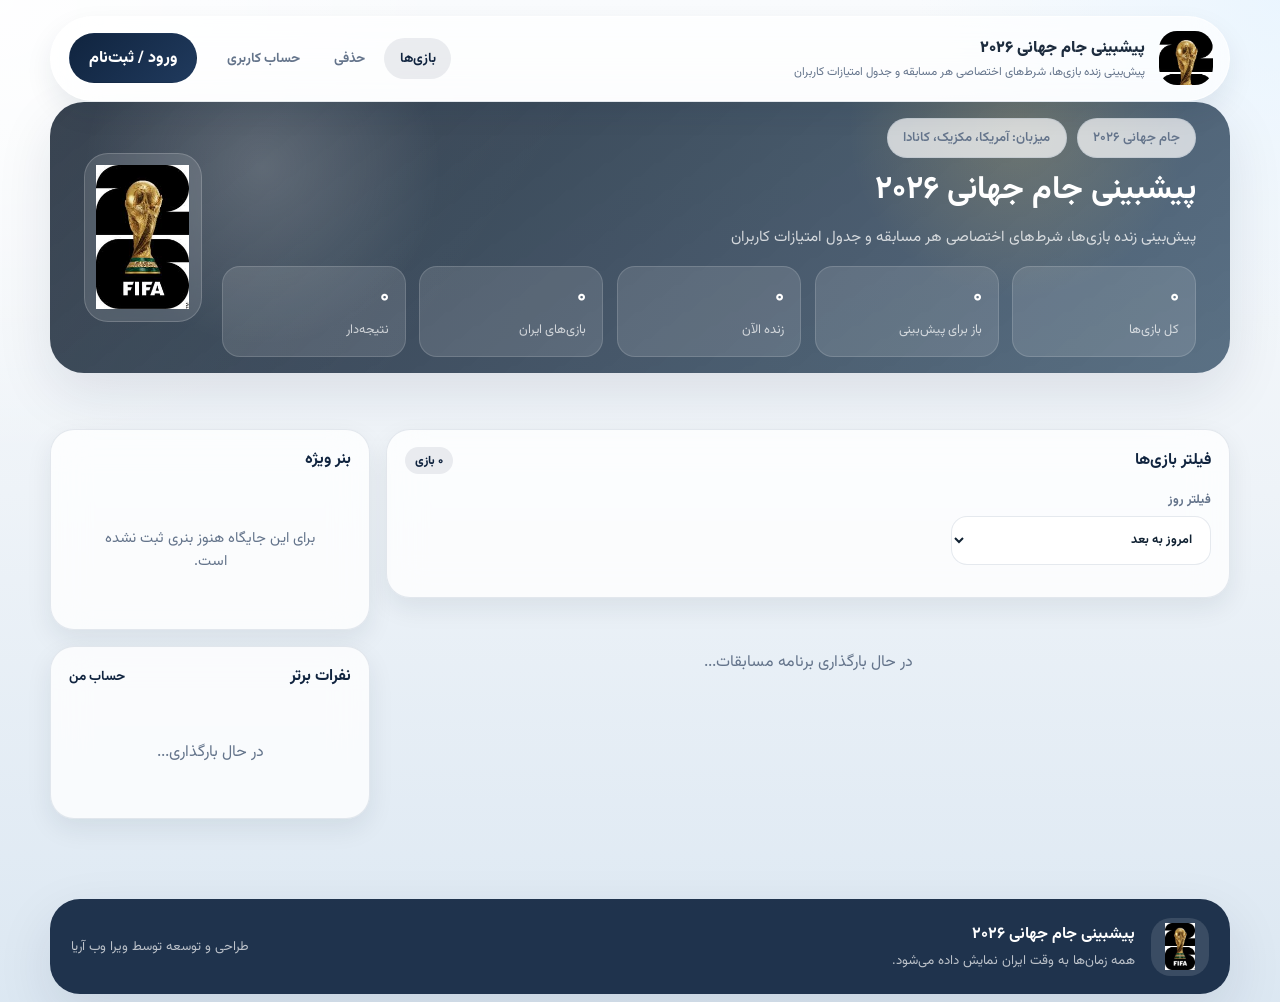
==== index.html @ e21b4ff8 "Initial commit: WorldCup 2026 prediction platform" ====
<!DOCTYPE html>
<html lang="fa" dir="rtl">
<head>
  <meta charset="UTF-8">
  <meta name="viewport" content="width=device-width, initial-scale=1.0">
  <title>پیشبینی جام جهانی ۲۰۲۶</title>
  <link rel="stylesheet" href="/assets/shared.css">
  <style>
    .home-filters,
    .home-date-group,
    .home-card,
    .home-promo,
    .home-leaderboard {
      padding: 1.1rem;
    }

    .home-layout {
      display: grid;
      grid-template-columns: minmax(0, 1fr) 320px;
      gap: 1rem;
      align-items: start;
    }

    .home-main {
      display: flex;
      flex-direction: column;
      gap: 1rem;
    }

    .home-filter-tools {
      display: grid;
      grid-template-columns: minmax(0, 260px);
      gap: 0.75rem;
      margin-bottom: 0.95rem;
      align-items: end;
    }

    .home-filter-tools label {
      display: flex;
      flex-direction: column;
      gap: 0.35rem;
      color: var(--wc-muted);
      font-size: 0.78rem;
      font-weight: 700;
    }

    .home-filter-tools input,
    .home-filter-tools select {
      width: 100%;
      border-radius: 16px;
      border: 1px solid rgba(145,164,184,0.24);
      background: rgba(255,255,255,0.9);
      padding: 0.78rem 0.9rem;
      color: var(--wc-text);
      outline: none;
    }

    .home-date-group {
      padding: 1.2rem;
    }

    .home-date-head {
      display: flex;
      align-items: center;
      justify-content: space-between;
      gap: 1rem;
      margin-bottom: 1rem;
      flex-wrap: wrap;
    }

    .home-date-head h3 {
      margin: 0;
      font-size: 1rem;
      color: var(--wc-navy);
    }

    .home-grid {
      display: grid;
      grid-template-columns: repeat(auto-fit, minmax(275px, 1fr));
      gap: 0.9rem;
    }

    .home-card {
      display: flex;
      flex-direction: column;
      gap: 0.95rem;
      border-radius: 22px;
      background: rgba(255,255,255,0.86);
      border: 1px solid rgba(145,164,184,0.18);
      box-shadow: 0 16px 34px rgba(16,36,63,0.08);
    }

    .home-card-top,
    .home-card-bottom,
    .home-team-row {
      display: grid;
    }

    .home-card-top {
      grid-template-columns: auto auto;
      justify-content: space-between;
      gap: 0.5rem;
    }

    .home-team-row {
      grid-template-columns: 1fr auto 1fr;
      align-items: center;
      gap: 0.75rem;
    }

    .home-team {
      display: flex;
      flex-direction: column;
      gap: 0.28rem;
      align-items: center;
      text-align: center;
    }

    .home-team strong {
      font-size: 1rem;
      color: var(--wc-navy);
    }

    .home-team span {
      font-size: 2rem;
      line-height: 1;
    }

    .home-vs {
      width: 54px;
      height: 54px;
      border-radius: 50%;
      background: rgba(16,36,63,0.06);
      display: grid;
      place-items: center;
      color: var(--wc-muted);
      font-weight: 900;
    }

    .home-card-bottom {
      gap: 0.45rem;
      color: var(--wc-muted);
      font-size: 0.82rem;
    }

    .home-card-bottom strong {
      color: var(--wc-navy);
      font-size: 0.98rem;
    }

    .home-card-actions {
      display: flex;
      align-items: center;
      justify-content: space-between;
      gap: 0.75rem;
      flex-wrap: wrap;
      margin-top: 0.25rem;
    }

    .home-link {
      display: inline-flex;
      align-items: center;
      gap: 0.45rem;
      color: var(--wc-navy);
      font-weight: 700;
      font-size: 0.84rem;
    }

    .home-promo-link,
    .home-ad-link {
      display: block;
      overflow: hidden;
      border-radius: 22px;
      background: rgba(255,255,255,0.62);
      border: 1px solid rgba(145,164,184,0.18);
    }

    .home-promo-link img,
    .home-ad-link img {
      display: block;
      width: 100%;
      object-fit: cover;
    }

    .home-promo-link img {
      aspect-ratio: 1 / 1;
    }

    .home-ad-link img {
      aspect-ratio: 1 / 1;
    }

    .leader-row {
      display: grid;
      grid-template-columns: 1fr auto;
      align-items: center;
      gap: 0.65rem;
      padding: 0.75rem 0;
      border-bottom: 1px solid rgba(145,164,184,0.16);
    }

    .leader-row:last-child {
      border-bottom: 0;
      padding-bottom: 0;
    }

    .leader-name {
      display: flex;
      align-items: center;
      gap: 0.45rem;
    }

    .leader-name strong {
      font-size: 0.92rem;
      color: var(--wc-navy);
    }

    .leader-points {
      color: var(--wc-gold);
      font-weight: 900;
    }

    .home-ad-stack {
      display: flex;
      flex-direction: column;
      gap: 1rem;
    }

    .home-countdown {
      color: var(--wc-gold);
      font-weight: 800;
      font-size: 0.8rem;
    }

    .home-hero {
      width: min(1180px, calc(100% - 1rem));
      padding: 1rem 1.1rem;
      min-height: var(--home-hero-height, 220px);
    }

    .home-hero .wc-page {
      padding: 0;
    }

    .home-hero .wc-page-hero-inner {
      gap: 1.25rem;
      align-items: stretch;
    }

    .home-hero .wc-page-hero-copy {
      display: flex;
      flex-direction: column;
      justify-content: center;
      gap: 0.9rem;
    }

    .home-hero .wc-page-hero-copy h1 {
      font-size: clamp(1.4rem, 2.6vw, 2rem);
    }

    .home-hero .wc-page-hero-copy p {
      margin: 0;
      max-width: 720px;
    }

    .home-hero .wc-hero-brand {
      width: clamp(88px, 12vw, 118px);
      border-radius: 24px;
      align-self: center;
    }

    .home-hero .wc-hero-stats {
      margin-top: 0;
    }

    .home-hero.with-banner {
      background:
        linear-gradient(135deg, rgba(16,25,38,0.72), rgba(21,36,56,0.58)),
        var(--home-hero-banner, linear-gradient(135deg, rgba(31,43,58,0.94), rgba(57,83,107,0.82)));
      background-size: cover;
      background-position: center;
    }

    .home-hero-banner-link {
      display: none;
      width: 100%;
      min-height: inherit;
    }

    .home-hero-banner-link img {
      display: block;
      width: 100%;
      height: 100%;
      object-fit: cover;
      border-radius: inherit;
    }

    .home-hero.pure-banner {
      padding: 0;
      min-height: auto;
      overflow: hidden;
    }

    .home-hero.pure-banner .wc-page-hero-inner {
      display: none;
    }

    .home-hero.pure-banner .home-hero-banner-link {
      display: block;
    }

    @media (max-width: 980px) {
      .home-layout { grid-template-columns: 1fr; }
    }

    @media (max-width: 680px) {
      .home-filters,
      .home-date-group,
      .home-card,
      .home-promo,
      .home-leaderboard {
        padding: 0.95rem;
      }

      .home-grid {
        grid-template-columns: 1fr;
      }

      .home-filter-tools {
        grid-template-columns: 1fr;
      }

      .home-team-row {
        grid-template-columns: 1fr;
      }

      .home-vs {
        margin: 0 auto;
      }

      .home-card-actions {
        flex-direction: column;
        align-items: stretch;
      }

      .home-card-actions .wc-button,
      .home-card-actions .wc-badge {
        width: 100%;
        justify-content: center;
      }

      .home-hero {
        width: min(100%, calc(100% - 1rem));
        padding: 0.9rem;
        min-height: var(--home-hero-height-mobile, 168px);
      }

      .home-hero .wc-chip-row {
        gap: 0.45rem;
      }

      .home-hero .wc-page-hero-copy h1 {
        font-size: 1.45rem;
        line-height: 1.25;
      }

      .home-hero .wc-page-hero-copy p {
        font-size: 0.84rem;
      }
    }
  </style>
</head>
<body>
  <header class="wc-page-hero home-hero" id="homeHero">
    <a class="home-hero-banner-link" id="heroBannerLink" href="#" target="_blank" rel="noopener" style="display:none">
      <img src="/assets/worldcup.jpeg" alt="بنر اصلی" id="heroBannerImage">
    </a>
    <div class="wc-page-hero-inner wc-page">
      <div class="wc-page-hero-copy">
        <div class="wc-chip-row">
          <span class="wc-chip">جام جهانی ۲۰۲۶</span>
          <span class="wc-chip">میزبان: آمریکا، مکزیک، کانادا</span>
        </div>
        <h1 id="heroTitle">برنامه و پیش‌بینی مسابقات</h1>
        <p id="heroTagline">در حال بارگذاری تنظیمات سایت...</p>
        <div class="wc-hero-stats" id="heroStats"></div>
      </div>
      <div class="wc-hero-brand">
        <img src="/assets/worldcup.jpeg" alt="جام جهانی ۲۰۲۶" id="heroLogo">
      </div>
    </div>
  </header>

  <main class="wc-page">
    <div class="home-layout">
      <section class="home-main">
        <div class="wc-glass-panel home-filters">
          <div class="wc-section-title">
            <h2>فیلتر بازی‌ها</h2>
            <span class="wc-badge info" id="matchesBadge">۰ بازی</span>
          </div>
          <div class="home-filter-tools">
            <label>فیلتر روز
              <select id="dayFilterSelect">
                <option value="todayplus">امروز به بعد</option>
              </select>
            </label>
          </div>
          <div class="wc-chip-row" id="filterRow"></div>
        </div>
        <div id="scheduleRoot" class="wc-loader">در حال بارگذاری برنامه مسابقات...</div>
      </section>

      <aside style="display:flex;flex-direction:column;gap:1rem">
        <div class="wc-glass-panel home-promo">
          <div class="wc-section-title">
            <h3>بنر ویژه</h3>
          </div>
          <div id="promoBannerRoot" class="wc-empty">برای این جایگاه هنوز بنری ثبت نشده است.</div>
        </div>

        <div class="wc-glass-panel home-leaderboard">
          <div class="wc-section-title">
            <h3>نفرات برتر</h3>
            <a class="home-link" href="/profile">حساب من</a>
          </div>
          <div id="leaderboardRoot" class="wc-loader">در حال بارگذاری...</div>
        </div>

        <div id="adBannersRoot" class="home-ad-stack"></div>
      </aside>
    </div>
  </main>

  <button class="wc-to-top" id="topBtn" type="button">↑</button>

  <script src="/assets/shared.js"></script>
  <script>
    WC.init({ activePage: 'home' });

    let matches = [];
    let leaderboard = [];
    let adBanners = [];
    let activeFilter = 'all';
    let settings = WC.getSettings();
    let dayFilter = 'todayplus';
    let isLoadingPage = false;
    let pageRefreshTimer = null;

    function toFaDigits(value) {
      return String(value).replace(/\d/g, function (digit) {
        return '۰۱۲۳۴۵۶۷۸۹'[digit];
      });
    }

    function parseTehranDate(value) {
      if (value && typeof value === 'object') return value;
      return new Date(String(value).replace(' ', 'T') + '+03:30');
    }

    function matchDate(match) {
      return parseTehranDate(match.match_datetime);
    }

    function formatDate(dateValue) {
      const date = parseTehranDate(dateValue);
      return date.toLocaleDateString('fa-IR', {
        timeZone: 'Asia/Tehran',
        weekday: 'long',
        month: 'long',
        day: 'numeric'
      });
    }

    function formatDateTime(dateValue) {
      const date = parseTehranDate(dateValue);
      return date.toLocaleString('fa-IR', {
        timeZone: 'Asia/Tehran',
        weekday: 'short',
        month: 'short',
        day: 'numeric',
        hour: '2-digit',
        minute: '2-digit'
      });
    }

    function dateKey(dateValue) {
      if (typeof dateValue === 'string' && /^\d{4}-\d{2}-\d{2}/.test(dateValue)) {
        return dateValue.slice(0, 10);
      }
      const parts = new Intl.DateTimeFormat('en', {
        timeZone: 'Asia/Tehran',
        year: 'numeric',
        month: '2-digit',
        day: '2-digit'
      }).formatToParts(parseTehranDate(dateValue));
      const map = {};
      parts.forEach(function (part) {
        map[part.type] = part.value;
      });
      return map.year + '-' + map.month + '-' + map.day;
    }

    function countdownText(match) {
      const diff = ((match.match_timestamp || 0) * 1000) - Date.now();
      if (diff <= 0 || match.status !== 'upcoming') return '';
      const totalMinutes = Math.floor(diff / 60000);
      const days = Math.floor(totalMinutes / 1440);
      const hours = Math.floor((totalMinutes % 1440) / 60);
      const minutes = totalMinutes % 60;
      if (days > 0) {
        return 'شروع تا ' + toFaDigits(days) + ' روز و ' + toFaDigits(hours) + ' ساعت دیگر';
      }
      if (hours > 0) {
        return 'شروع تا ' + toFaDigits(hours) + ' ساعت و ' + toFaDigits(minutes) + ' دقیقه دیگر';
      }
      return 'شروع تا ' + toFaDigits(Math.max(minutes, 0)) + ' دقیقه دیگر';
    }

    function relativeStatus(match) {
      const now = Date.now();
      const start = (match.match_timestamp || 0) * 1000;
      const diff = start - now;
      if (match.status === 'finished') {
        return { label: 'پایان یافته', badge: 'success' };
      }
      if (match.status === 'live') {
        return { label: match.live_minute ? ('زنده | ' + toFaDigits(match.live_minute) + ' دقیقه') : 'زنده', badge: 'warning' };
      }
      if (diff <= 0) {
        return { label: 'در حال برگزاری', badge: 'warning' };
      }
      if (!match.is_prediction_open && diff > (settings.prediction_window_hours || 48) * 3600000) {
        return { label: 'پیش‌بینی بعداً باز می‌شود', badge: 'info' };
      }
      if (!match.is_prediction_open) {
        return { label: 'پیش‌بینی بسته شده', badge: 'danger' };
      }
      return { label: 'پیش‌بینی باز است', badge: 'success' };
    }

    function buildHero() {
      settings = WC.getSettings();
      document.getElementById('heroTitle').textContent = settings.site_name || 'پیشبینی جام جهانی ۲۰۲۶';
      document.getElementById('heroTagline').textContent = settings.site_tagline || 'پیش‌بینی زنده بازی‌ها و امتیازدهی خودکار';
      document.getElementById('heroLogo').src = settings.logo_url || '/assets/worldcup.jpeg';
      const hero = document.getElementById('homeHero');
      const heroLink = document.getElementById('heroBannerLink');
      const heroImage = document.getElementById('heroBannerImage');
      hero.style.setProperty('--home-hero-height', (settings.hero_banner_height_desktop || 220) + 'px');
      hero.style.setProperty('--home-hero-height-mobile', (settings.hero_banner_height_mobile || 168) + 'px');
      if (settings.hero_banner_url) {
        hero.classList.add('with-banner');
        const banner = window.innerWidth <= 680 && settings.hero_banner_mobile_url ? settings.hero_banner_mobile_url : settings.hero_banner_url;
        hero.style.setProperty('--home-hero-banner', 'url("' + banner.replace(/"/g, '%22') + '")');
        heroImage.src = banner;
        heroLink.href = settings.hero_banner_link_url || banner;
        hero.classList.add('pure-banner');
        heroLink.style.display = 'block';
      } else {
        hero.classList.remove('with-banner');
        hero.classList.remove('pure-banner');
        hero.style.removeProperty('--home-hero-banner');
        heroLink.style.display = 'none';
      }

      const openMatches = matches.filter(function (match) { return match.is_prediction_open; }).length;
      const finished = matches.filter(function (match) { return match.status === 'finished'; }).length;
      const liveMatches = matches.filter(function (match) { return match.status === 'live'; }).length;
      const iranMatches = matches.filter(function (match) { return match.team1.indexOf('ایران') !== -1 || match.team2.indexOf('ایران') !== -1; }).length;

      document.getElementById('heroStats').innerHTML = [
        ['کل بازی‌ها', toFaDigits(matches.length)],
        ['باز برای پیش‌بینی', toFaDigits(openMatches)],
        ['زنده الآن', toFaDigits(liveMatches)],
        ['بازی‌های ایران', toFaDigits(iranMatches)],
        ['نتیجه‌دار', toFaDigits(finished)]
      ].map(function (item) {
        return '<div class="wc-hero-stat"><strong>' + item[1] + '</strong><span>' + item[0] + '</span></div>';
      }).join('');
    }

    function buildDateFilters() {
      const select = document.getElementById('dayFilterSelect');
      const days = Array.from(new Set(matches.map(function (match) { return dateKey(match.match_datetime); }))).sort();
      select.innerHTML = '<option value="todayplus">امروز به بعد</option><option value="">همه روزها</option>' + days.map(function (day) {
        const label = formatDate(day + ' 00:00:00');
        return '<option value="' + day + '"' + (dayFilter === day ? ' selected' : '') + '>' + label + '</option>';
      }).join('');
      select.value = dayFilter;
    }

    function renderPromoBanner() {
      const root = document.getElementById('promoBannerRoot');
      if (!settings.home_sidebar_banner_url) {
        root.className = 'wc-empty';
        root.textContent = 'برای این جایگاه هنوز بنری ثبت نشده است.';
        return;
      }
      root.className = '';
      root.innerHTML =
        '<a class="home-promo-link" href="' + (settings.home_sidebar_banner_link_url || settings.home_sidebar_banner_url) + '" target="_blank" rel="noopener">' +
          '<img src="' + settings.home_sidebar_banner_url + '" alt="بنر ویژه">' +
        '</a>';
    }

    function renderAdBanners() {
      const root = document.getElementById('adBannersRoot');
      if (!adBanners.length) {
        root.innerHTML = '';
        return;
      }
      root.innerHTML = adBanners.map(function (ad) {
        return (
          '<div class="wc-glass-panel home-promo home-ad-card">' +
            '<a class="home-ad-link" href="' + (ad.link_url || ad.image_url) + '" target="_blank" rel="noopener">' +
              '<img src="' + ad.image_url + '" alt="' + (ad.title || 'بنر تبلیغاتی').replace(/"/g, '&quot;') + '">' +
            '</a>' +
          '</div>'
        );
      }).join('');
    }

    function buildFilters() {
      const groups = Array.from(new Set(matches.map(function (match) { return match.group_name; }).filter(Boolean))).sort();
      const filters = [{ id: 'all', label: 'همه بازی‌ها' }, { id: 'iran', label: 'بازی‌های ایران' }]
        .concat(groups.map(function (group) {
          return { id: 'group:' + group, label: 'گروه ' + group };
        }));

      document.getElementById('matchesBadge').textContent = toFaDigits(matches.length) + ' بازی';
      document.getElementById('filterRow').innerHTML = filters.map(function (filter) {
        return '<button type="button" class="wc-chip ' + (filter.id === activeFilter ? 'active' : '') + '" data-filter="' + filter.id + '">' + filter.label + '</button>';
      }).join('');
      document.querySelectorAll('[data-filter]').forEach(function (button) {
        button.addEventListener('click', function () {
          activeFilter = this.getAttribute('data-filter');
          buildFilters();
          renderSchedule();
        });
      });
    }

    function filterMatches() {
      const todayKey = dateKey(new Date());
      return matches.filter(function (match) {
        const matchDay = dateKey(matchDate(match));
        if (activeFilter === 'iran' && match.team1.indexOf('ایران') === -1 && match.team2.indexOf('ایران') === -1) {
          return false;
        }
        if (activeFilter.indexOf('group:') === 0) {
          const group = activeFilter.split(':')[1];
          if (match.group_name !== group) return false;
        }
        if (dayFilter === 'todayplus' && matchDay < todayKey) {
          return false;
        }
        if (dayFilter && dayFilter !== 'todayplus' && matchDay !== dayFilter) {
          return false;
        }
        return true;
      });
    }

    function matchAction(match) {
      if (match.status === 'finished') {
        return '<span class="wc-badge success">نتیجه ثبت شده</span>';
      }
      if (match.status === 'live') {
        return '<span class="wc-badge warning">در حال برگزاری</span>';
      }
      if (match.is_prediction_open) {
        return '<a class="wc-button" href="/match?id=' + match.id + '&auth=1">پیش‌بینی بازی</a>';
      }
      const start = (match.match_timestamp || 0) * 1000;
      if (start > Date.now() + (settings.prediction_window_hours || 48) * 3600000) {
        return '<span class="wc-badge info">پیش‌بینی هنوز فعال نیست</span>';
      }
      return '<span class="wc-badge danger">پیش‌بینی بسته است</span>';
    }

    function renderSchedule() {
      const root = document.getElementById('scheduleRoot');
      const filtered = filterMatches();
      if (!filtered.length) {
        root.className = 'wc-glass-panel wc-empty';
        root.innerHTML = 'برای این فیلتر بازی‌ای پیدا نشد.';
        return;
      }

      const grouped = filtered.reduce(function (acc, match) {
        const key = dateKey(matchDate(match));
        if (!acc[key]) acc[key] = [];
        acc[key].push(match);
        return acc;
      }, {});

      root.className = '';
      root.innerHTML = Object.keys(grouped).sort().map(function (dateKey) {
        const dayMatches = grouped[dateKey];
        return (
          '<div class="wc-glass-panel home-date-group">' +
            '<div class="home-date-head">' +
              '<h3>' + formatDate(matchDate(dayMatches[0])) + '</h3>' +
              '<span class="wc-badge info">' + toFaDigits(dayMatches.length) + ' بازی</span>' +
            '</div>' +
            '<div class="home-grid">' +
              dayMatches.map(function (match) {
                const state = relativeStatus(match);
                const when = matchDate(match);
                const scoreLine = (match.status === 'finished' || match.status === 'live')
                  ? '<div class="wc-score-pill">' + toFaDigits(match.score_team1 != null ? match.score_team1 : 0) + ' - ' + toFaDigits(match.score_team2 != null ? match.score_team2 : 0) + '</div>'
                  : '<div class="home-vs">VS</div>';
                return (
                  '<article class="home-card">' +
                    '<div class="home-card-top">' +
                      '<span class="wc-badge info">' + (match.group_name ? 'گروه ' + match.group_name : 'مرحله ' + match.stage) + '</span>' +
                      '<span class="wc-badge ' + state.badge + '">' + state.label + '</span>' +
                    '</div>' +
                    '<div class="home-team-row">' +
                      '<div class="home-team"><span>' + (match.team1_flag || '🏳️') + '</span><strong>' + match.team1 + '</strong></div>' +
                      scoreLine +
                      '<div class="home-team"><span>' + (match.team2_flag || '🏳️') + '</span><strong>' + match.team2 + '</strong></div>' +
                    '</div>' +
                    '<div class="home-card-bottom">' +
                      '<strong>' + formatDateTime(when) + '</strong>' +
                      (countdownText(match) ? '<span class="home-countdown">' + countdownText(match) + '</span>' : '') +
                      '<span>محل برگزاری: ' + (match.venue || 'اعلام نشده') + '</span>' +
                      (match.status === 'live' ? '<span>وضعیت زنده: ' + (match.live_status_text || (match.live_minute ? toFaDigits(match.live_minute) + ' دقیقه' : 'در حال برگزاری')) + '</span>' : '') +
                      '<span>پیش‌بینی ثبت‌شده شما: ' + toFaDigits(match.user_predictions || 0) + '</span>' +
                    '</div>' +
                    '<div class="home-card-actions">' +
                      '<a class="home-link" href="/match?id=' + match.id + '">جزئیات بازی</a>' +
                      matchAction(match) +
                    '</div>' +
                  '</article>'
                );
              }).join('') +
            '</div>' +
          '</div>'
        );
      }).join('');
    }

    function renderLeaderboard() {
      const root = document.getElementById('leaderboardRoot');
      if (!leaderboard.length) {
        root.className = 'wc-empty';
        root.innerHTML = 'هنوز امتیازی ثبت نشده است.';
        return;
      }
      root.className = '';
      root.innerHTML = leaderboard.slice(0, 5).map(function (user) {
        return (
          '<div class="leader-row">' +
            '<div class="leader-name"><strong>' + (user.name || 'کاربر') + '</strong></div>' +
            '<div class="leader-points">' + toFaDigits(user.total_points || 0) + '</div>' +
          '</div>'
        );
      }).join('');
    }

    async function loadPage() {
      if (isLoadingPage) return;
      isLoadingPage = true;
      try {
        const [matchesRes, leaderboardRes, adsRes] = await Promise.all([
          WC.apiFetch('matches'),
          WC.apiFetch('leaderboard', { limit: 20 }),
          WC.apiFetch('ads', { placement: 'leaderboard_below' })
        ]);

        settings = WC.getSettings();
        matches = matchesRes.success ? (matchesRes.matches || []) : [];
        leaderboard = leaderboardRes.success ? (leaderboardRes.leaderboard || []) : [];
        adBanners = adsRes.success ? (adsRes.ads || []) : [];

        buildHero();
        buildDateFilters();
        buildFilters();
        renderPromoBanner();
        renderAdBanners();
        renderSchedule();
        renderLeaderboard();
      } finally {
        isLoadingPage = false;
      }
    }

    document.getElementById('dayFilterSelect').addEventListener('change', function () {
      dayFilter = this.value;
      renderSchedule();
    });
    window.addEventListener('resize', buildHero);

    window.addEventListener('scroll', function () {
      document.getElementById('topBtn').classList.toggle('show', window.scrollY > 500);
    });
    document.getElementById('topBtn').addEventListener('click', function () {
      window.scrollTo({ top: 0, behavior: 'smooth' });
    });

    document.addEventListener('visibilitychange', function () {
      if (!document.hidden) loadPage();
    });

    WC.refreshSettings().then(function () {
      loadPage();
      pageRefreshTimer = window.setInterval(function () {
        if (!document.hidden) loadPage();
      }, 60000);
    });
  </script>
</body>
</html>
---- assets/shared.css ----
@import url('https://fonts.googleapis.com/css2?family=Vazirmatn:wght@300;400;500;600;700;800;900&display=swap');

:root {
  --wc-bg: #eef3f8;
  --wc-bg-deep: #dbe7f2;
  --wc-surface: rgba(255, 255, 255, 0.78);
  --wc-surface-strong: rgba(255, 255, 255, 0.92);
  --wc-border: rgba(145, 164, 184, 0.24);
  --wc-shadow: 0 20px 55px rgba(15, 32, 55, 0.10);
  --wc-shadow-sm: 0 10px 26px rgba(15, 32, 55, 0.08);
  --wc-navy: #10243f;
  --wc-navy-soft: #203a5d;
  --wc-gold: #b68824;
  --wc-green: #0b8c53;
  --wc-red: #d64545;
  --wc-muted: #64748b;
  --wc-text: #102132;
  --wc-radius: 24px;
  --wc-radius-sm: 16px;
  --wc-blur: blur(18px);
  --wc-nav-h: 82px;
}

* { box-sizing: border-box; }
html { scroll-behavior: smooth; }
body {
  margin: 0;
  direction: rtl;
  font-family: 'Vazirmatn', Tahoma, sans-serif;
  color: var(--wc-text);
  background:
    radial-gradient(circle at top left, rgba(255,255,255,0.9), transparent 28%),
    radial-gradient(circle at top right, rgba(231,244,255,0.8), transparent 22%),
    linear-gradient(180deg, #f9fbfd 0%, var(--wc-bg) 48%, var(--wc-bg-deep) 100%);
  min-height: 100vh;
}
body.wc-modal-open { overflow: hidden; }
a { color: inherit; text-decoration: none; }
button, input, select, textarea { font: inherit; }

.wc-page {
  width: min(1180px, calc(100% - 2rem));
  margin: 0 auto;
  padding: 2rem 0 4rem;
}

.wc-page-hero {
  margin: calc(var(--wc-nav-h) + 1.25rem) auto 1.5rem;
  padding: 1.4rem;
  border-radius: 34px;
  background:
    linear-gradient(135deg, rgba(31,43,58,0.94), rgba(57,83,107,0.82)),
    linear-gradient(180deg, rgba(255,255,255,0.08), rgba(255,255,255,0));
  box-shadow: var(--wc-shadow);
  overflow: hidden;
  position: relative;
}

.wc-page-hero::before {
  content: '';
  position: absolute;
  inset: 0;
  background:
    radial-gradient(circle at 18% 24%, rgba(255,255,255,0.18), transparent 18%),
    radial-gradient(circle at 82% 10%, rgba(255,214,102,0.18), transparent 17%),
    linear-gradient(125deg, rgba(255,255,255,0.06), transparent 40%);
  pointer-events: none;
}

.wc-page-hero-inner {
  position: relative;
  display: grid;
  grid-template-columns: minmax(0, 1fr) auto;
  gap: 1rem;
  align-items: center;
}

.wc-page-hero-copy h1,
.wc-page-hero-copy h2 {
  margin: 0;
  color: #fff;
  font-size: clamp(1.6rem, 3vw, 2.5rem);
  line-height: 1.15;
}

.wc-page-hero-copy p {
  margin: 0.7rem 0 0;
  color: rgba(255,255,255,0.76);
  line-height: 1.9;
  font-size: 0.95rem;
}

.wc-hero-brand {
  width: clamp(100px, 18vw, 170px);
  aspect-ratio: 1 / 1;
  border-radius: 28px;
  background: rgba(255,255,255,0.12);
  border: 1px solid rgba(255,255,255,0.18);
  backdrop-filter: blur(10px);
  display: grid;
  place-items: center;
  padding: 0.7rem;
}

.wc-hero-brand img {
  width: 100%;
  height: 100%;
  object-fit: contain;
}

.wc-hero-stats {
  margin-top: 1.2rem;
  display: grid;
  grid-template-columns: repeat(auto-fit, minmax(120px, 1fr));
  gap: 0.85rem;
}

.wc-hero-stat {
  padding: 0.85rem 1rem;
  border-radius: 18px;
  background: rgba(255,255,255,0.12);
  border: 1px solid rgba(255,255,255,0.15);
}

.wc-hero-stat strong {
  display: block;
  color: #fff;
  font-size: 1.3rem;
  margin-bottom: 0.25rem;
}

.wc-hero-stat span {
  color: rgba(255,255,255,0.72);
  font-size: 0.8rem;
}

.wc-glass-panel,
.glass-card {
  background: var(--wc-surface);
  border: 1px solid var(--wc-border);
  backdrop-filter: var(--wc-blur);
  -webkit-backdrop-filter: var(--wc-blur);
  box-shadow: var(--wc-shadow-sm);
  border-radius: var(--wc-radius);
}

.wc-section-title {
  display: flex;
  align-items: center;
  justify-content: space-between;
  gap: 1rem;
  margin-bottom: 1rem;
}

.wc-section-title h2,
.wc-section-title h3 {
  margin: 0;
  font-size: 1rem;
  color: var(--wc-navy);
}

.wc-chip-row {
  display: flex;
  flex-wrap: wrap;
  gap: 0.65rem;
}

.wc-chip {
  display: inline-flex;
  align-items: center;
  gap: 0.45rem;
  padding: 0.55rem 0.95rem;
  border-radius: 999px;
  border: 1px solid var(--wc-border);
  background: rgba(255,255,255,0.72);
  font-size: 0.82rem;
  font-weight: 600;
  color: var(--wc-muted);
}

.wc-chip.active,
.wc-chip:hover {
  color: var(--wc-navy);
  border-color: rgba(16,36,63,0.18);
  background: rgba(255,255,255,0.96);
}

.wc-button,
.wc-btn-login,
.wc-btn-ghost {
  display: inline-flex;
  align-items: center;
  justify-content: center;
  gap: 0.5rem;
  border-radius: 999px;
  border: 1px solid transparent;
  cursor: pointer;
  transition: all 0.2s ease;
}

.wc-button {
  padding: 0.72rem 1.15rem;
  background: linear-gradient(135deg, var(--wc-navy), var(--wc-navy-soft));
  color: #fff;
  font-weight: 700;
}

.wc-button.secondary {
  background: rgba(255,255,255,0.8);
  color: var(--wc-navy);
  border-color: var(--wc-border);
}

.wc-button.ghost {
  background: transparent;
  border-color: rgba(255,255,255,0.2);
  color: #fff;
}

.wc-button:disabled {
  opacity: 0.6;
  cursor: not-allowed;
}

.wc-button:hover:not(:disabled),
.wc-btn-login:hover,
.wc-btn-ghost:hover {
  transform: translateY(-1px);
}

.wc-empty {
  padding: 2.4rem 1.4rem;
  text-align: center;
  color: var(--wc-muted);
  font-size: 0.92rem;
}

.wc-loader {
  padding: 2.2rem;
  text-align: center;
  color: var(--wc-muted);
}

.wc-form-grid {
  display: grid;
  grid-template-columns: repeat(2, minmax(0, 1fr));
  gap: 1rem;
}

.wc-field,
.wc-form-field {
  display: flex;
  flex-direction: column;
  gap: 0.42rem;
}

.wc-field span,
.wc-form-field label {
  font-size: 0.8rem;
  color: var(--wc-muted);
  font-weight: 700;
}

.wc-field input,
.wc-form-field input,
.wc-form-field select,
.wc-form-field textarea {
  width: 100%;
  border-radius: 16px;
  border: 1px solid rgba(145, 164, 184, 0.3);
  background: rgba(255,255,255,0.9);
  padding: 0.85rem 1rem;
  color: var(--wc-text);
  outline: none;
  transition: border-color 0.2s ease, box-shadow 0.2s ease;
}

.wc-field input:focus,
.wc-form-field input:focus,
.wc-form-field select:focus,
.wc-form-field textarea:focus {
  border-color: rgba(16, 36, 63, 0.35);
  box-shadow: 0 0 0 4px rgba(16, 36, 63, 0.06);
}

.wc-badge {
  display: inline-flex;
  align-items: center;
  gap: 0.3rem;
  padding: 0.28rem 0.65rem;
  border-radius: 999px;
  font-size: 0.74rem;
  font-weight: 800;
}

.wc-badge.success { background: rgba(11, 140, 83, 0.12); color: var(--wc-green); }
.wc-badge.warning { background: rgba(182, 136, 36, 0.14); color: var(--wc-gold); }
.wc-badge.danger { background: rgba(214, 69, 69, 0.12); color: var(--wc-red); }
.wc-badge.info { background: rgba(16, 36, 63, 0.08); color: var(--wc-navy); }

.wc-score-pill {
  display: inline-flex;
  align-items: center;
  justify-content: center;
  gap: 0.5rem;
  min-width: 92px;
  padding: 0.7rem 1rem;
  border-radius: 999px;
  background: rgba(16,36,63,0.08);
  color: var(--wc-navy);
  font-weight: 800;
}

.wc-nav {
  position: fixed;
  top: 0;
  right: 0;
  left: 0;
  z-index: 1000;
  padding: 1rem;
}

.wc-nav-inner {
  width: min(1180px, calc(100% - 2rem));
  margin: 0 auto;
  min-height: var(--wc-nav-h);
  padding: 0.9rem 1rem 0.9rem 1.15rem;
  border-radius: 999px;
  background: rgba(255,255,255,0.68);
  border: 1px solid rgba(255,255,255,0.65);
  backdrop-filter: blur(22px);
  -webkit-backdrop-filter: blur(22px);
  box-shadow: 0 12px 28px rgba(16,36,63,0.08);
  display: flex;
  align-items: center;
  gap: 1rem;
  justify-content: space-between;
}

.wc-nav-brand {
  display: flex;
  align-items: center;
  gap: 0.85rem;
  min-width: 0;
}

.wc-brand-mark {
  width: 54px;
  height: 54px;
  border-radius: 18px;
  overflow: hidden;
  background: rgba(255,255,255,0.88);
  display: grid;
  place-items: center;
  box-shadow: inset 0 0 0 1px rgba(16,36,63,0.06);
}

.wc-nav-logo,
.wc-modal-logo,
.wc-footer-logo {
  width: 100%;
  height: 100%;
  object-fit: contain;
}

.wc-brand-copy {
  display: flex;
  flex-direction: column;
  min-width: 0;
}

.wc-brand-copy strong {
  color: #1d2c3e;
  font-size: 1rem;
  font-weight: 900;
}

.wc-brand-copy small {
  color: var(--wc-muted);
  font-size: 0.73rem;
  margin-top: 0.15rem;
  white-space: nowrap;
  overflow: hidden;
  text-overflow: ellipsis;
}

.wc-nav-panel {
  display: flex;
  align-items: center;
  gap: 0.9rem;
  min-width: 0;
}

.wc-nav-links {
  display: flex;
  align-items: center;
  gap: 0.25rem;
  list-style: none;
  margin: 0;
  padding: 0;
}

.wc-nav-links a {
  display: inline-flex;
  align-items: center;
  justify-content: center;
  padding: 0.62rem 0.95rem;
  border-radius: 999px;
  color: var(--wc-muted);
  font-size: 0.84rem;
  font-weight: 700;
}

.wc-nav-links a.active,
.wc-nav-links a:hover {
  color: var(--wc-navy);
  background: rgba(16,36,63,0.08);
}

.wc-nav-auth {
  display: flex;
  align-items: center;
  gap: 0.55rem;
}

.wc-btn-login {
  padding: 0.72rem 1.15rem;
  background: linear-gradient(135deg, var(--wc-navy), var(--wc-navy-soft));
  color: #fff;
  font-weight: 800;
}

.wc-btn-ghost {
  padding: 0.68rem 0.95rem;
  border-color: rgba(16,36,63,0.12);
  background: rgba(255,255,255,0.78);
  color: var(--wc-muted);
  font-weight: 700;
}

.wc-user-chip {
  display: inline-flex;
  align-items: center;
  gap: 0.55rem;
  padding: 0.45rem 0.65rem 0.45rem 0.45rem;
  border-radius: 999px;
  background: rgba(255,255,255,0.88);
  border: 1px solid rgba(16,36,63,0.08);
  color: var(--wc-navy);
  font-size: 0.82rem;
  font-weight: 800;
}

.wc-user-chip-admin {
  background: rgba(182,136,36,0.14);
  color: #8a6514;
}

.wc-user-avatar {
  width: 30px;
  height: 30px;
  border-radius: 50%;
  background: rgba(16,36,63,0.08);
  display: grid;
  place-items: center;
  font-size: 0.82rem;
}

.wc-nav-toggle {
  display: none;
  width: 46px;
  height: 46px;
  border-radius: 50%;
  border: 1px solid rgba(16,36,63,0.08);
  background: rgba(255,255,255,0.84);
  color: var(--wc-navy);
  font-size: 1.15rem;
}

.wc-footer {
  padding: 0 1rem 2rem;
}

.wc-footer-inner {
  width: min(1180px, calc(100% - 2rem));
  margin: 0 auto;
  padding: 1.15rem 1.3rem;
  border-radius: 30px;
  background: rgba(16,36,63,0.92);
  color: rgba(255,255,255,0.84);
  box-shadow: var(--wc-shadow);
  display: flex;
  align-items: center;
  justify-content: space-between;
  gap: 1rem;
}

.wc-footer-brand {
  display: flex;
  align-items: center;
  gap: 1rem;
}

.wc-footer-mark {
  width: 58px;
  height: 58px;
  border-radius: 20px;
  overflow: hidden;
  background: rgba(255,255,255,0.12);
  padding: 0.35rem;
}

.wc-footer-brand strong {
  display: block;
  margin-bottom: 0.2rem;
  color: #fff;
}

.wc-footer-brand p,
.wc-footer-meta {
  margin: 0;
  color: rgba(255,255,255,0.7);
  font-size: 0.82rem;
}

.wc-overlay {
  position: fixed;
  inset: 0;
  z-index: 1300;
  display: flex;
  align-items: center;
  justify-content: center;
  padding: 1rem;
  opacity: 0;
  pointer-events: none;
  background: rgba(16,36,63,0.45);
  backdrop-filter: blur(8px);
  transition: opacity 0.2s ease;
}

.wc-overlay.show {
  opacity: 1;
  pointer-events: auto;
}

.wc-modal-box {
  position: relative;
  width: min(440px, 100%);
  padding: 1.4rem;
  border-radius: 30px;
  background: rgba(255,255,255,0.94);
  border: 1px solid rgba(255,255,255,0.82);
  box-shadow: 0 28px 60px rgba(16,36,63,0.18);
  transform: translateY(14px) scale(0.98);
  transition: transform 0.22s ease;
}

.wc-overlay.show .wc-modal-box {
  transform: translateY(0) scale(1);
}

.wc-modal-close {
  position: absolute;
  top: 0.9rem;
  left: 0.9rem;
  width: 38px;
  height: 38px;
  border-radius: 50%;
  border: 1px solid rgba(16,36,63,0.1);
  background: rgba(248,250,252,0.95);
  color: var(--wc-muted);
  font-size: 1.2rem;
  cursor: pointer;
}

.wc-modal-head {
  text-align: center;
  padding: 0.25rem 1rem 0.9rem;
}

.wc-modal-brand {
  width: 88px;
  height: 88px;
  margin: 0 auto 0.85rem;
  padding: 0.8rem;
  border-radius: 28px;
  background: linear-gradient(135deg, rgba(255,255,255,0.88), rgba(236,242,248,0.92));
  box-shadow: inset 0 0 0 1px rgba(16,36,63,0.06);
}

.wc-modal-head h3 {
  margin: 0;
  color: var(--wc-navy);
  font-size: 1.15rem;
}

.wc-modal-head p {
  margin: 0.45rem 0 0;
  color: var(--wc-muted);
  font-size: 0.84rem;
  line-height: 1.8;
}

.wc-modal-body {
  display: flex;
  flex-direction: column;
  gap: 0.8rem;
}

.wc-modal-err {
  display: none;
  padding: 0.8rem 0.95rem;
  border-radius: 16px;
  color: #8e1f1f;
  background: rgba(214,69,69,0.12);
  border: 1px solid rgba(214,69,69,0.18);
  font-size: 0.82rem;
  font-weight: 700;
}

.wc-name-field,
.wc-pass-field {
  display: none;
}

#wcNameField,
#wcPassField {
  display: none;
}

#wcNameField.visible,
#wcPassField.visible {
  display: flex;
}

.wc-admin-toggle {
  display: block;
  padding: 0.75rem 0.9rem;
  border-radius: 16px;
  background: rgba(16,36,63,0.05);
  border: 1px solid rgba(145,164,184,0.18);
  color: var(--wc-navy-soft);
  font-size: 0.82rem;
  font-weight: 700;
  line-height: 1.8;
}

.wc-modal-btn {
  width: 100%;
  padding: 0.92rem 1rem;
  border: none;
  border-radius: 18px;
  background: linear-gradient(135deg, var(--wc-navy), var(--wc-navy-soft));
  color: #fff;
  font-weight: 800;
  cursor: pointer;
}

.wc-toast-wrap {
  position: fixed;
  bottom: 1.2rem;
  left: 50%;
  transform: translateX(-50%);
  z-index: 1500;
  display: flex;
  flex-direction: column;
  gap: 0.55rem;
  align-items: center;
  pointer-events: none;
}

.wc-toast {
  padding: 0.7rem 1rem;
  border-radius: 16px;
  box-shadow: 0 18px 32px rgba(16,36,63,0.16);
  color: #fff;
  font-size: 0.84rem;
  font-weight: 700;
  animation: wcToastUp 0.2s ease;
}

.wc-toast.ok { background: var(--wc-green); }
.wc-toast.err { background: var(--wc-red); }
.wc-toast.info { background: var(--wc-navy); }

.wc-to-top {
  position: fixed;
  left: 1.2rem;
  bottom: 1.2rem;
  width: 46px;
  height: 46px;
  border: 0;
  border-radius: 50%;
  display: none;
  align-items: center;
  justify-content: center;
  background: linear-gradient(135deg, var(--wc-navy), var(--wc-navy-soft));
  color: #fff;
  box-shadow: 0 16px 28px rgba(16,36,63,0.16);
  cursor: pointer;
}

.wc-to-top.show { display: flex; }

@keyframes wcToastUp {
  from { opacity: 0; transform: translateY(8px); }
  to { opacity: 1; transform: translateY(0); }
}

@media (max-width: 900px) {
  .wc-page-hero-inner { grid-template-columns: 1fr; }
  .wc-hero-brand { order: -1; }
  .wc-footer-inner { flex-direction: column; align-items: flex-start; }
}

@media (max-width: 760px) {
  :root { --wc-nav-h: 70px; }
  .wc-page { width: min(100%, calc(100% - 1rem)); }
  .wc-page-hero { border-radius: 28px; margin-top: calc(var(--wc-nav-h) + 0.8rem); }
  .wc-form-grid { grid-template-columns: 1fr; }
  .wc-nav {
    padding: 0.45rem;
  }
  .wc-nav-inner {
    width: min(100%, calc(100% - 1rem));
    min-height: var(--wc-nav-h);
    padding: 0.55rem 0.7rem;
    border-radius: 24px;
    flex-wrap: nowrap;
    gap: 0.5rem;
  }
  .wc-brand-mark {
    width: 38px;
    height: 38px;
    border-radius: 12px;
  }
  .wc-brand-copy { display: none; }
  .wc-brand-copy small {
    display: none;
  }
  .wc-nav-toggle { display: none; }
  .wc-nav-panel {
    display: flex;
    flex: 1;
    min-width: 0;
    align-items: center;
    justify-content: flex-end;
    padding-top: 0;
    gap: 0.35rem;
    overflow: hidden;
  }
  .wc-nav.open .wc-nav-panel { display: flex; }
  .wc-nav-links {
    flex: 1;
    flex-direction: row;
    align-items: center;
    gap: 0.12rem;
    overflow-x: auto;
    scrollbar-width: none;
  }
  .wc-nav-links::-webkit-scrollbar { display: none; }
  .wc-nav-links a {
    justify-content: center;
    white-space: nowrap;
    padding: 0.42rem 0.58rem;
    font-size: 0.72rem;
  }
  .wc-nav-auth {
    flex-wrap: nowrap;
    justify-content: flex-end;
    flex-shrink: 0;
    gap: 0.3rem;
  }
  .wc-nav-auth > * {
    width: auto;
    justify-content: center;
  }
  .wc-user-chip {
    width: auto;
    justify-content: center;
    min-width: 38px;
    padding: 0.34rem;
    font-size: 0.74rem;
    gap: 0;
  }
  .wc-user-chip span:last-child {
    display: none;
  }
  .wc-user-avatar {
    width: 26px;
    height: 26px;
    font-size: 0.74rem;
  }
  .wc-btn-ghost,
  .wc-btn-login {
    width: auto;
    padding: 0.5rem 0.72rem;
    font-size: 0.72rem;
  }
  .wc-page-hero-copy p {
    font-size: 0.88rem;
    line-height: 1.85;
  }
  .wc-hero-stats {
    grid-template-columns: repeat(2, minmax(0, 1fr));
  }
  .wc-footer {
    padding: 0 0.5rem 1.2rem;
  }
  .wc-footer-inner {
    width: min(100%, calc(100% - 1rem));
    padding: 1rem;
    border-radius: 24px;
  }
  .wc-footer-brand {
    width: 100%;
    align-items: center;
  }
}
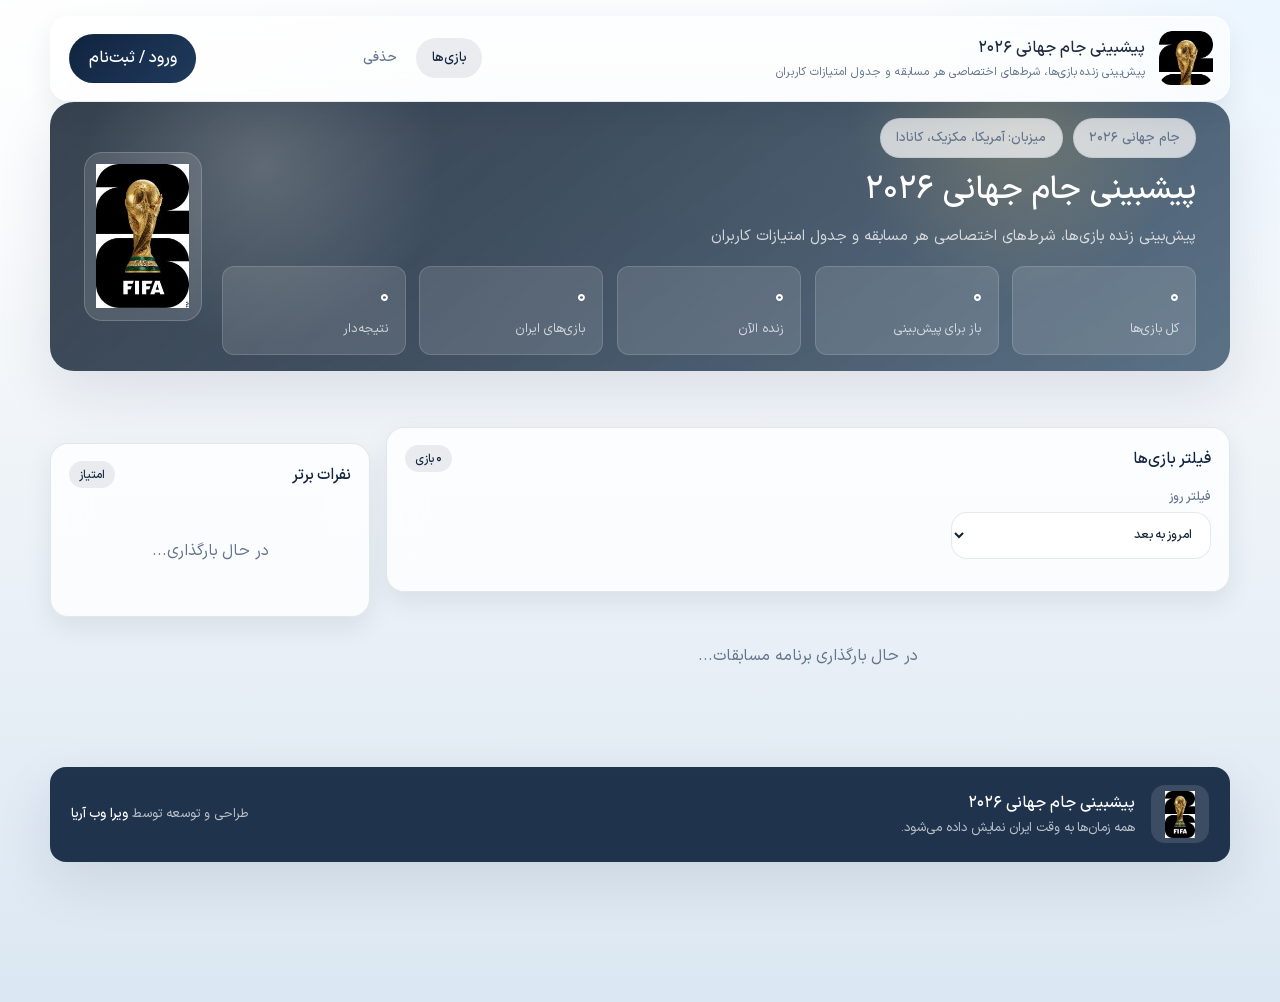
==== commit 841c97ad: "Polish UI, branding, and rewards flow" ====
--- a/index.html
+++ b/index.html
@@ -4,6 +4,9 @@
   <meta charset="UTF-8">
   <meta name="viewport" content="width=device-width, initial-scale=1.0">
   <title>پیشبینی جام جهانی ۲۰۲۶</title>
+  <meta name="description" content="پیشبینی جام جهانی ۲۰۲۶ با جوایز، جدول امتیازات و پیش‌بینی زنده بازی‌ها.">
+  <link rel="icon" href="/favicon.php">
+  <link rel="canonical" href="/">
   <link rel="stylesheet" href="/assets/shared.css">
   <style>
     .home-filters,
@@ -84,7 +87,7 @@
       display: flex;
       flex-direction: column;
       gap: 0.95rem;
-      border-radius: 22px;
+      border-radius: 16px;
       background: rgba(255,255,255,0.86);
       border: 1px solid rgba(145,164,184,0.18);
       box-shadow: 0 16px 34px rgba(16,36,63,0.08);
@@ -166,13 +169,12 @@
       font-size: 0.84rem;
     }
 
+    .home-promo-slot,
     .home-promo-link,
     .home-ad-link {
       display: block;
       overflow: hidden;
-      border-radius: 22px;
-      background: rgba(255,255,255,0.62);
-      border: 1px solid rgba(145,164,184,0.18);
+      border-radius: 16px;
     }
 
     .home-promo-link img,
@@ -207,12 +209,27 @@
     .leader-name {
       display: flex;
       align-items: center;
-      gap: 0.45rem;
+      justify-content: space-between;
+      gap: 0.7rem;
     }
 
     .leader-name strong {
       font-size: 0.92rem;
       color: var(--wc-navy);
+    }
+
+    .leader-rank {
+      display: inline-flex;
+      align-items: center;
+      justify-content: center;
+      min-width: 58px;
+      padding: 0.36rem 0.58rem;
+      border-radius: 10px;
+      background: rgba(16,36,63,0.06);
+      color: var(--wc-muted);
+      font-size: 0.74rem;
+      font-weight: 900;
+      white-space: nowrap;
     }
 
     .leader-points {
@@ -265,7 +282,7 @@
 
     .home-hero .wc-hero-brand {
       width: clamp(88px, 12vw, 118px);
-      border-radius: 24px;
+      border-radius: 18px;
       align-self: center;
     }
 
@@ -412,17 +429,12 @@
       </section>
 
       <aside style="display:flex;flex-direction:column;gap:1rem">
-        <div class="wc-glass-panel home-promo">
-          <div class="wc-section-title">
-            <h3>بنر ویژه</h3>
-          </div>
-          <div id="promoBannerRoot" class="wc-empty">برای این جایگاه هنوز بنری ثبت نشده است.</div>
-        </div>
+        <div id="promoBannerRoot" class="home-promo-slot"></div>
 
         <div class="wc-glass-panel home-leaderboard">
           <div class="wc-section-title">
             <h3>نفرات برتر</h3>
-            <a class="home-link" href="/profile">حساب من</a>
+            <span class="wc-badge info">امتیاز</span>
           </div>
           <div id="leaderboardRoot" class="wc-loader">در حال بارگذاری...</div>
         </div>
@@ -454,12 +466,33 @@
     }
 
     function parseTehranDate(value) {
-      if (value && typeof value === 'object') return value;
-      return new Date(String(value).replace(' ', 'T') + '+03:30');
+      if (value instanceof Date) return value;
+      if (value && typeof value === 'object') {
+        if (typeof value.match_timestamp === 'number' && value.match_timestamp > 0) {
+          return new Date(value.match_timestamp * 1000);
+        }
+        if (typeof value.match_datetime === 'string') {
+          value = value.match_datetime;
+        }
+      }
+      const normalized = String(value || '').trim().replace('T', ' ');
+      const parts = normalized.match(/^(\d{4})-(\d{2})-(\d{2}) (\d{2}):(\d{2})(?::(\d{2}))?$/);
+      if (parts) {
+        const utcMs = Date.UTC(
+          Number(parts[1]),
+          Number(parts[2]) - 1,
+          Number(parts[3]),
+          Number(parts[4]),
+          Number(parts[5]),
+          Number(parts[6] || 0)
+        ) - (3.5 * 60 * 60 * 1000);
+        return new Date(utcMs);
+      }
+      return new Date(normalized);
     }
 
     function matchDate(match) {
-      return parseTehranDate(match.match_datetime);
+      return parseTehranDate(match);
     }
 
     function formatDate(dateValue) {
@@ -485,9 +518,6 @@
     }
 
     function dateKey(dateValue) {
-      if (typeof dateValue === 'string' && /^\d{4}-\d{2}-\d{2}/.test(dateValue)) {
-        return dateValue.slice(0, 10);
-      }
       const parts = new Intl.DateTimeFormat('en', {
         timeZone: 'Asia/Tehran',
         year: 'numeric',
@@ -541,7 +571,7 @@
 
     function buildHero() {
       settings = WC.getSettings();
-      document.getElementById('heroTitle').textContent = settings.site_name || 'پیشبینی جام جهانی ۲۰۲۶';
+      document.getElementById('heroTitle').textContent = WC.displaySiteName();
       document.getElementById('heroTagline').textContent = settings.site_tagline || 'پیش‌بینی زنده بازی‌ها و امتیازدهی خودکار';
       document.getElementById('heroLogo').src = settings.logo_url || '/assets/worldcup.jpeg';
       const hero = document.getElementById('homeHero');
@@ -593,14 +623,14 @@
     function renderPromoBanner() {
       const root = document.getElementById('promoBannerRoot');
       if (!settings.home_sidebar_banner_url) {
-        root.className = 'wc-empty';
-        root.textContent = 'برای این جایگاه هنوز بنری ثبت نشده است.';
+        root.className = 'home-promo-slot';
+        root.innerHTML = '';
         return;
       }
-      root.className = '';
+      root.className = 'home-promo-slot';
       root.innerHTML =
         '<a class="home-promo-link" href="' + (settings.home_sidebar_banner_link_url || settings.home_sidebar_banner_url) + '" target="_blank" rel="noopener">' +
-          '<img src="' + settings.home_sidebar_banner_url + '" alt="بنر ویژه">' +
+          '<img src="' + settings.home_sidebar_banner_url + '" alt="">' +
         '</a>';
     }
 
@@ -750,11 +780,11 @@
         return;
       }
       root.className = '';
-      root.innerHTML = leaderboard.slice(0, 5).map(function (user) {
+      root.innerHTML = leaderboard.slice(0, 5).map(function (user, index) {
         return (
           '<div class="leader-row">' +
-            '<div class="leader-name"><strong>' + (user.name || 'کاربر') + '</strong></div>' +
-            '<div class="leader-points">' + toFaDigits(user.total_points || 0) + '</div>' +
+            '<div class="leader-name"><strong>' + (user.name || 'کاربر') + '</strong><span class="leader-rank">رتبه ' + toFaDigits(index + 1) + '</span></div>' +
+            '<div class="leader-points">' + toFaDigits(user.total_points || 0) + ' امتیاز</div>' +
           '</div>'
         );
       }).join('');
--- a/assets/shared.css
+++ b/assets/shared.css
@@ -1,4 +1,26 @@
-@import url('https://fonts.googleapis.com/css2?family=Vazirmatn:wght@300;400;500;600;700;800;900&display=swap');
+@font-face {
+  font-family: 'IRANSansX';
+  src: url('/assets/IRANSansX-Light.ttf') format('truetype');
+  font-weight: 300;
+  font-style: normal;
+  font-display: swap;
+}
+
+@font-face {
+  font-family: 'IRANSansX';
+  src: url('/assets/IRANSansX-Regular.ttf') format('truetype');
+  font-weight: 400;
+  font-style: normal;
+  font-display: swap;
+}
+
+@font-face {
+  font-family: 'IRANSansX';
+  src: url('/assets/IRANSansX-Medium.ttf') format('truetype');
+  font-weight: 500 900;
+  font-style: normal;
+  font-display: swap;
+}
 
 :root {
   --wc-bg: #eef3f8;
@@ -15,8 +37,8 @@
   --wc-red: #d64545;
   --wc-muted: #64748b;
   --wc-text: #102132;
-  --wc-radius: 24px;
-  --wc-radius-sm: 16px;
+  --wc-radius: 18px;
+  --wc-radius-sm: 12px;
   --wc-blur: blur(18px);
   --wc-nav-h: 82px;
 }
@@ -26,7 +48,7 @@
 body {
   margin: 0;
   direction: rtl;
-  font-family: 'Vazirmatn', Tahoma, sans-serif;
+  font-family: 'IRANSansX', Tahoma, sans-serif;
   color: var(--wc-text);
   background:
     radial-gradient(circle at top left, rgba(255,255,255,0.9), transparent 28%),
@@ -47,7 +69,7 @@
 .wc-page-hero {
   margin: calc(var(--wc-nav-h) + 1.25rem) auto 1.5rem;
   padding: 1.4rem;
-  border-radius: 34px;
+  border-radius: 24px;
   background:
     linear-gradient(135deg, rgba(31,43,58,0.94), rgba(57,83,107,0.82)),
     linear-gradient(180deg, rgba(255,255,255,0.08), rgba(255,255,255,0));
@@ -93,7 +115,7 @@
 .wc-hero-brand {
   width: clamp(100px, 18vw, 170px);
   aspect-ratio: 1 / 1;
-  border-radius: 28px;
+  border-radius: 18px;
   background: rgba(255,255,255,0.12);
   border: 1px solid rgba(255,255,255,0.18);
   backdrop-filter: blur(10px);
@@ -117,7 +139,7 @@
 
 .wc-hero-stat {
   padding: 0.85rem 1rem;
-  border-radius: 18px;
+  border-radius: 12px;
   background: rgba(255,255,255,0.12);
   border: 1px solid rgba(255,255,255,0.15);
 }
@@ -266,7 +288,7 @@
 .wc-form-field select,
 .wc-form-field textarea {
   width: 100%;
-  border-radius: 16px;
+  border-radius: 12px;
   border: 1px solid rgba(145, 164, 184, 0.3);
   background: rgba(255,255,255,0.9);
   padding: 0.85rem 1rem;
@@ -325,7 +347,7 @@
   margin: 0 auto;
   min-height: var(--wc-nav-h);
   padding: 0.9rem 1rem 0.9rem 1.15rem;
-  border-radius: 999px;
+  border-radius: 18px;
   background: rgba(255,255,255,0.68);
   border: 1px solid rgba(255,255,255,0.65);
   backdrop-filter: blur(22px);
@@ -347,7 +369,7 @@
 .wc-brand-mark {
   width: 54px;
   height: 54px;
-  border-radius: 18px;
+  border-radius: 12px;
   overflow: hidden;
   background: rgba(255,255,255,0.88);
   display: grid;
@@ -389,6 +411,9 @@
   align-items: center;
   gap: 0.9rem;
   min-width: 0;
+  flex: 1;
+  justify-content: center;
+  position: relative;
 }
 
 .wc-nav-links {
@@ -398,6 +423,7 @@
   list-style: none;
   margin: 0;
   padding: 0;
+  justify-content: center;
 }
 
 .wc-nav-links a {
@@ -421,6 +447,8 @@
   display: flex;
   align-items: center;
   gap: 0.55rem;
+  position: absolute;
+  left: 0;
 }
 
 .wc-btn-login {
@@ -485,7 +513,7 @@
   width: min(1180px, calc(100% - 2rem));
   margin: 0 auto;
   padding: 1.15rem 1.3rem;
-  border-radius: 30px;
+  border-radius: 16px;
   background: rgba(16,36,63,0.92);
   color: rgba(255,255,255,0.84);
   box-shadow: var(--wc-shadow);
@@ -504,7 +532,7 @@
 .wc-footer-mark {
   width: 58px;
   height: 58px;
-  border-radius: 20px;
+  border-radius: 14px;
   overflow: hidden;
   background: rgba(255,255,255,0.12);
   padding: 0.35rem;
@@ -521,6 +549,15 @@
   margin: 0;
   color: rgba(255,255,255,0.7);
   font-size: 0.82rem;
+}
+
+.wc-footer-meta a {
+  color: #fff;
+  font-weight: 800;
+}
+
+.wc-footer-meta a:hover {
+  color: #d7b35a;
 }
 
 .wc-overlay {
@@ -547,7 +584,7 @@
   position: relative;
   width: min(440px, 100%);
   padding: 1.4rem;
-  border-radius: 30px;
+  border-radius: 20px;
   background: rgba(255,255,255,0.94);
   border: 1px solid rgba(255,255,255,0.82);
   box-shadow: 0 28px 60px rgba(16,36,63,0.18);
@@ -583,7 +620,7 @@
   height: 88px;
   margin: 0 auto 0.85rem;
   padding: 0.8rem;
-  border-radius: 28px;
+  border-radius: 18px;
   background: linear-gradient(135deg, rgba(255,255,255,0.88), rgba(236,242,248,0.92));
   box-shadow: inset 0 0 0 1px rgba(16,36,63,0.06);
 }
@@ -610,7 +647,7 @@
 .wc-modal-err {
   display: none;
   padding: 0.8rem 0.95rem;
-  border-radius: 16px;
+  border-radius: 12px;
   color: #8e1f1f;
   background: rgba(214,69,69,0.12);
   border: 1px solid rgba(214,69,69,0.18);
@@ -636,7 +673,7 @@
 .wc-admin-toggle {
   display: block;
   padding: 0.75rem 0.9rem;
-  border-radius: 16px;
+  border-radius: 12px;
   background: rgba(16,36,63,0.05);
   border: 1px solid rgba(145,164,184,0.18);
   color: var(--wc-navy-soft);
@@ -649,7 +686,7 @@
   width: 100%;
   padding: 0.92rem 1rem;
   border: none;
-  border-radius: 18px;
+  border-radius: 12px;
   background: linear-gradient(135deg, var(--wc-navy), var(--wc-navy-soft));
   color: #fff;
   font-weight: 800;
@@ -671,7 +708,7 @@
 
 .wc-toast {
   padding: 0.7rem 1rem;
-  border-radius: 16px;
+  border-radius: 12px;
   box-shadow: 0 18px 32px rgba(16,36,63,0.16);
   color: #fff;
   font-size: 0.84rem;
@@ -716,7 +753,7 @@
 @media (max-width: 760px) {
   :root { --wc-nav-h: 70px; }
   .wc-page { width: min(100%, calc(100% - 1rem)); }
-  .wc-page-hero { border-radius: 28px; margin-top: calc(var(--wc-nav-h) + 0.8rem); }
+  .wc-page-hero { border-radius: 20px; margin-top: calc(var(--wc-nav-h) + 0.8rem); }
   .wc-form-grid { grid-template-columns: 1fr; }
   .wc-nav {
     padding: 0.45rem;
@@ -725,14 +762,14 @@
     width: min(100%, calc(100% - 1rem));
     min-height: var(--wc-nav-h);
     padding: 0.55rem 0.7rem;
-    border-radius: 24px;
+    border-radius: 14px;
     flex-wrap: nowrap;
     gap: 0.5rem;
   }
   .wc-brand-mark {
     width: 38px;
     height: 38px;
-    border-radius: 12px;
+    border-radius: 10px;
   }
   .wc-brand-copy { display: none; }
   .wc-brand-copy small {
@@ -745,6 +782,7 @@
     min-width: 0;
     align-items: center;
     justify-content: flex-end;
+    position: static;
     padding-top: 0;
     gap: 0.35rem;
     overflow: hidden;
@@ -770,6 +808,7 @@
     justify-content: flex-end;
     flex-shrink: 0;
     gap: 0.3rem;
+    position: static;
   }
   .wc-nav-auth > * {
     width: auto;
@@ -810,7 +849,7 @@
   .wc-footer-inner {
     width: min(100%, calc(100% - 1rem));
     padding: 1rem;
-    border-radius: 24px;
+    border-radius: 14px;
   }
   .wc-footer-brand {
     width: 100%;
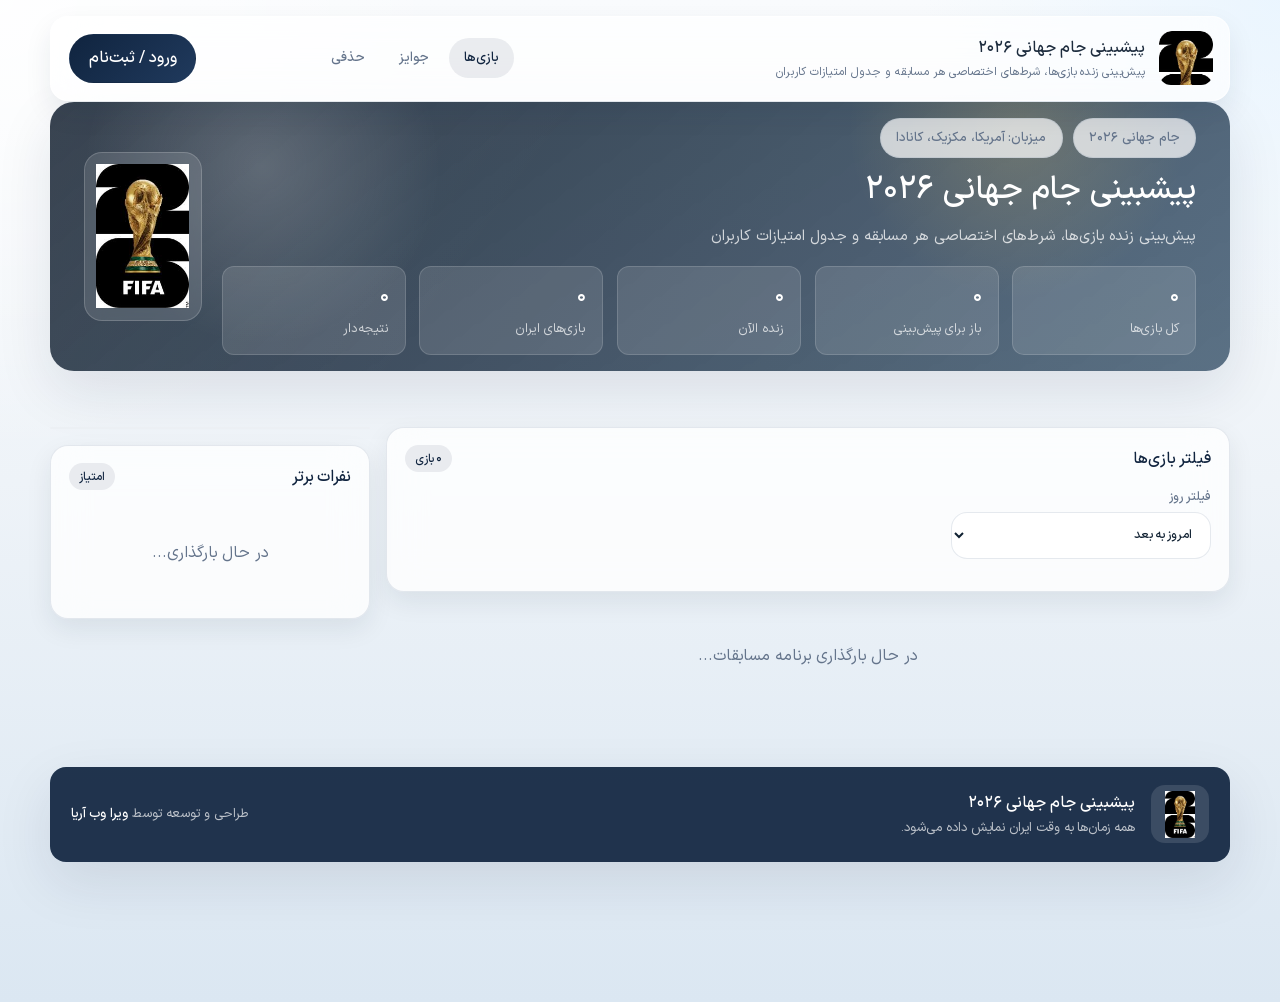
==== commit 06c2473b: "Add dedicated rewards page and hero banner settings" ====
--- a/index.html
+++ b/index.html
@@ -5,9 +5,13 @@
   <meta name="viewport" content="width=device-width, initial-scale=1.0">
   <title>پیشبینی جام جهانی ۲۰۲۶</title>
   <meta name="description" content="پیشبینی جام جهانی ۲۰۲۶ با جوایز، جدول امتیازات و پیش‌بینی زنده بازی‌ها.">
+  <link rel="preload" href="/assets/IRANSansX-Light.ttf" as="font" type="font/ttf" crossorigin>
+  <link rel="preload" href="/assets/IRANSansX-Regular.ttf" as="font" type="font/ttf" crossorigin>
+  <link rel="preload" href="/assets/IRANSansX-Medium.ttf" as="font" type="font/ttf" crossorigin>
   <link rel="icon" href="/favicon.php">
   <link rel="canonical" href="/">
   <link rel="stylesheet" href="/assets/shared.css">
+  <script>document.documentElement.classList.add('wc-boot-loading');</script>
   <style>
     .home-filters,
     .home-date-group,
@@ -175,6 +179,218 @@
       display: block;
       overflow: hidden;
       border-radius: 16px;
+    }
+
+    .home-reward-showcase {
+      position: relative;
+      min-height: 0;
+      border-radius: 18px;
+      overflow: hidden;
+      background: rgba(255,255,255,0.92);
+      border: 1px solid rgba(145,164,184,0.16);
+      box-shadow: 0 18px 34px rgba(16,36,63,0.08);
+    }
+
+    .home-reward-showcase.is-loading,
+    .home-promo-slot.is-loading,
+    .home-popup-card.is-loading,
+    .home-hero.is-loading .wc-hero-brand {
+      position: relative;
+      overflow: hidden;
+    }
+
+    .home-reward-showcase.is-loading::before,
+    .home-promo-slot.is-loading::before,
+    .home-popup-card.is-loading::before,
+    .home-hero.is-loading .wc-hero-brand::before {
+      content: '';
+      position: absolute;
+      inset: 0;
+      border-radius: inherit;
+      background: linear-gradient(90deg, rgba(255,255,255,0.18), rgba(255,255,255,0.5), rgba(255,255,255,0.18));
+      background-size: 220% 100%;
+      animation: wc-shimmer 1.25s linear infinite;
+      z-index: 1;
+    }
+
+    .home-hero.is-loading .wc-page-hero-copy {
+      visibility: hidden;
+    }
+
+    .home-hero.is-loading .wc-hero-brand img {
+      opacity: 0;
+    }
+
+    .home-reward-slide {
+      display: block;
+      color: inherit;
+    }
+
+    .home-reward-media {
+      position: relative;
+      padding: 0.75rem;
+      background: linear-gradient(180deg, rgba(16,36,63,0.03), rgba(16,36,63,0.08));
+    }
+
+    .home-reward-media img {
+      display: block;
+      width: 100%;
+      aspect-ratio: 1 / 1;
+      object-fit: contain;
+      border-radius: 14px;
+      background: rgba(255,255,255,0.9);
+    }
+
+    .home-reward-badge {
+      position: absolute;
+      top: 0.8rem;
+      right: 0.8rem;
+      min-width: 68px;
+      padding: 0.5rem 0.65rem;
+      border-radius: 8px;
+      background: #08111d;
+      color: #fff;
+      text-align: center;
+      font-size: 1rem;
+      font-weight: 900;
+      box-shadow: 0 12px 24px rgba(8,17,29,0.18);
+    }
+
+    .home-reward-body {
+      display: flex;
+      flex-direction: column;
+      gap: 0.65rem;
+      padding: 1rem;
+    }
+
+    .home-reward-body h4,
+    .home-reward-body p {
+      margin: 0;
+    }
+
+    .home-reward-body h4 {
+      color: var(--wc-navy);
+      font-size: 1rem;
+      line-height: 1.75;
+    }
+
+    .home-reward-sub {
+      color: var(--wc-gold);
+      font-size: 0.8rem;
+      font-weight: 900;
+    }
+
+    .home-reward-body p {
+      color: var(--wc-muted);
+      font-size: 0.8rem;
+      line-height: 1.9;
+      min-height: 3.8em;
+    }
+
+    .home-reward-meta {
+      display: flex;
+      align-items: center;
+      justify-content: space-between;
+      gap: 0.55rem;
+      flex-wrap: wrap;
+    }
+
+    .home-reward-points {
+      display: inline-flex;
+      align-items: center;
+      gap: 0.35rem;
+      padding: 0.46rem 0.7rem;
+      border-radius: 10px;
+      background: rgba(16,36,63,0.06);
+      color: var(--wc-navy);
+      font-size: 0.8rem;
+      font-weight: 800;
+    }
+
+    .home-reward-dots {
+      display: flex;
+      align-items: center;
+      justify-content: center;
+      gap: 0.4rem;
+      padding: 0 0 0.95rem;
+    }
+
+    .home-reward-dot {
+      width: 8px;
+      height: 8px;
+      border-radius: 999px;
+      background: rgba(145,164,184,0.4);
+      border: 0;
+      padding: 0;
+      cursor: pointer;
+    }
+
+    .home-reward-dot.active {
+      width: 24px;
+      background: var(--wc-gold);
+    }
+
+    .home-popup {
+      position: fixed;
+      inset: 0;
+      z-index: 1700;
+      display: none;
+      align-items: center;
+      justify-content: center;
+      padding: 1rem;
+      background: rgba(7,14,24,0.52);
+      backdrop-filter: blur(10px);
+    }
+
+    .home-popup.open {
+      display: flex;
+    }
+
+    .home-popup-card {
+      position: relative;
+      width: min(440px, 100%);
+      border-radius: 22px;
+      background: rgba(255,255,255,0.96);
+      border: 1px solid rgba(145,164,184,0.18);
+      box-shadow: 0 32px 72px rgba(7,14,24,0.22);
+      overflow: hidden;
+      padding: 0.9rem;
+    }
+
+    .home-popup-close {
+      position: absolute;
+      top: 0.9rem;
+      left: 0.9rem;
+      width: 38px;
+      height: 38px;
+      border-radius: 50%;
+      border: 1px solid rgba(145,164,184,0.22);
+      background: rgba(255,255,255,0.92);
+      color: var(--wc-muted);
+      font-size: 1rem;
+      cursor: pointer;
+      z-index: 1;
+    }
+
+    .home-popup-card img {
+      display: block;
+      width: 100%;
+      aspect-ratio: 4 / 5;
+      object-fit: cover;
+      border-radius: 16px;
+      background: rgba(16,36,63,0.05);
+    }
+
+    .home-popup-actions {
+      display: flex;
+      justify-content: center;
+      padding: 1rem 0 0.15rem;
+    }
+
+    .home-popup-actions .wc-button {
+      border-radius: 12px;
+      padding: 0.82rem 1.4rem;
+      min-width: 180px;
     }
 
     .home-promo-link img,
@@ -388,9 +604,9 @@
   </style>
 </head>
 <body>
-  <header class="wc-page-hero home-hero" id="homeHero">
+  <header class="wc-page-hero home-hero is-loading" id="homeHero">
     <a class="home-hero-banner-link" id="heroBannerLink" href="#" target="_blank" rel="noopener" style="display:none">
-      <img src="/assets/worldcup.jpeg" alt="بنر اصلی" id="heroBannerImage">
+      <img alt="بنر اصلی" id="heroBannerImage" class="wc-deferred-media">
     </a>
     <div class="wc-page-hero-inner wc-page">
       <div class="wc-page-hero-copy">
@@ -403,7 +619,7 @@
         <div class="wc-hero-stats" id="heroStats"></div>
       </div>
       <div class="wc-hero-brand">
-        <img src="/assets/worldcup.jpeg" alt="جام جهانی ۲۰۲۶" id="heroLogo">
+        <img alt="جام جهانی ۲۰۲۶" id="heroLogo" class="wc-deferred-media">
       </div>
     </div>
   </header>
@@ -429,7 +645,7 @@
       </section>
 
       <aside style="display:flex;flex-direction:column;gap:1rem">
-        <div id="promoBannerRoot" class="home-promo-slot"></div>
+        <div id="rewardShowcaseRoot" class="home-reward-showcase is-loading"></div>
 
         <div class="wc-glass-panel home-leaderboard">
           <div class="wc-section-title">
@@ -439,11 +655,22 @@
           <div id="leaderboardRoot" class="wc-loader">در حال بارگذاری...</div>
         </div>
 
+        <div id="promoBannerRoot" class="home-promo-slot is-loading"></div>
         <div id="adBannersRoot" class="home-ad-stack"></div>
       </aside>
     </div>
   </main>
 
+  <div class="home-popup" id="homePopup">
+    <div class="home-popup-card is-loading" id="homePopupCard">
+      <button class="home-popup-close" id="homePopupClose" type="button" aria-label="بستن">×</button>
+      <img alt="بنر پاپ‌آپ" id="homePopupImage" class="wc-deferred-media">
+      <div class="home-popup-actions">
+        <a class="wc-button" href="/" id="homePopupCta">شروع پیشبینی</a>
+      </div>
+    </div>
+  </div>
+
   <button class="wc-to-top" id="topBtn" type="button">↑</button>
 
   <script src="/assets/shared.js"></script>
@@ -453,16 +680,30 @@
     let matches = [];
     let leaderboard = [];
     let adBanners = [];
+    let rewards = [];
+    let rewardShowcase = [];
     let activeFilter = 'all';
     let settings = WC.getSettings();
     let dayFilter = 'todayplus';
     let isLoadingPage = false;
     let pageRefreshTimer = null;
+    let rewardCarouselIndex = 0;
+    let rewardCarouselTimer = null;
+    let popupShown = false;
 
     function toFaDigits(value) {
       return String(value).replace(/\d/g, function (digit) {
         return '۰۱۲۳۴۵۶۷۸۹'[digit];
       });
+    }
+
+    function escapeHtml(value) {
+      return String(value || '')
+        .replace(/&/g, '&amp;')
+        .replace(/</g, '&lt;')
+        .replace(/>/g, '&gt;')
+        .replace(/"/g, '&quot;')
+        .replace(/'/g, '&#39;');
     }
 
     function parseTehranDate(value) {
@@ -573,7 +814,7 @@
       settings = WC.getSettings();
       document.getElementById('heroTitle').textContent = WC.displaySiteName();
       document.getElementById('heroTagline').textContent = settings.site_tagline || 'پیش‌بینی زنده بازی‌ها و امتیازدهی خودکار';
-      document.getElementById('heroLogo').src = settings.logo_url || '/assets/worldcup.jpeg';
+      WC.setDeferredImage('heroLogo', settings.logo_url || '/assets/worldcup.jpeg');
       const hero = document.getElementById('homeHero');
       const heroLink = document.getElementById('heroBannerLink');
       const heroImage = document.getElementById('heroBannerImage');
@@ -583,7 +824,7 @@
         hero.classList.add('with-banner');
         const banner = window.innerWidth <= 680 && settings.hero_banner_mobile_url ? settings.hero_banner_mobile_url : settings.hero_banner_url;
         hero.style.setProperty('--home-hero-banner', 'url("' + banner.replace(/"/g, '%22') + '")');
-        heroImage.src = banner;
+        WC.setDeferredImage(heroImage, banner);
         heroLink.href = settings.hero_banner_link_url || banner;
         hero.classList.add('pure-banner');
         heroLink.style.display = 'block';
@@ -593,6 +834,7 @@
         hero.style.removeProperty('--home-hero-banner');
         heroLink.style.display = 'none';
       }
+      hero.classList.remove('is-loading');
 
       const openMatches = matches.filter(function (match) { return match.is_prediction_open; }).length;
       const finished = matches.filter(function (match) { return match.status === 'finished'; }).length;
@@ -608,6 +850,105 @@
       ].map(function (item) {
         return '<div class="wc-hero-stat"><strong>' + item[1] + '</strong><span>' + item[0] + '</span></div>';
       }).join('');
+    }
+
+    function rewardDiscountLabel(reward) {
+      const percent = parseInt(reward.discount_percent || 0, 10) || 0;
+      return percent > 0 ? ('٪' + toFaDigits(percent)) : 'جایزه';
+    }
+
+    function clearRewardCarouselTimer() {
+      if (rewardCarouselTimer) {
+        window.clearInterval(rewardCarouselTimer);
+        rewardCarouselTimer = null;
+      }
+    }
+
+    function openRewardsGateway() {
+      const user = WC.getUser();
+      if (user && user.role !== 'admin') {
+        window.location.href = '/rewards#claim';
+        return;
+      }
+      WC.openLogin(function () {
+        window.location.href = '/rewards#claim';
+      });
+    }
+
+    function renderRewardShowcase() {
+      const root = document.getElementById('rewardShowcaseRoot');
+      if (!rewardShowcase.length) {
+        clearRewardCarouselTimer();
+        root.className = 'wc-empty';
+        root.innerHTML = 'هنوز جایزه‌ای برای نمایش انتخاب نشده است.';
+        return;
+      }
+      root.className = 'home-reward-showcase';
+      const current = rewardShowcase[rewardCarouselIndex % rewardShowcase.length];
+      root.innerHTML =
+        '<a class="home-reward-slide" href="/rewards#claim" data-reward-slide>' +
+          '<div class="home-reward-media">' +
+            '<div class="home-reward-badge">' + rewardDiscountLabel(current) + '</div>' +
+            '<img src="' + escapeHtml(current.image_url || '/assets/worldcup.jpeg') + '" alt="' + escapeHtml(current.title || 'جایزه') + '">' +
+          '</div>' +
+          '<div class="home-reward-body">' +
+            '<div class="home-reward-sub">جوایز ویژه کاربران</div>' +
+            '<h4>' + escapeHtml(current.title || 'جایزه') + '</h4>' +
+            '<p>' + escapeHtml(current.description || 'برای دریافت این جایزه وارد حساب کاربری شوید و با امتیاز خود آن را فعال کنید.') + '</p>' +
+            '<div class="home-reward-meta">' +
+              '<span class="home-reward-points">' + toFaDigits(current.points_cost || 0) + ' امتیاز</span>' +
+              '<span class="wc-badge info">مشاهده جایزه</span>' +
+            '</div>' +
+          '</div>' +
+        '</a>' +
+        '<div class="home-reward-dots">' +
+          rewardShowcase.map(function (_, index) {
+            return '<button class="home-reward-dot ' + (index === rewardCarouselIndex ? 'active' : '') + '" type="button" data-reward-dot="' + index + '" aria-label="اسلاید ' + (index + 1) + '"></button>';
+          }).join('') +
+        '</div>';
+      const slide = root.querySelector('[data-reward-slide]');
+      if (slide) {
+        slide.addEventListener('click', function (event) {
+          event.preventDefault();
+          openRewardsGateway();
+        });
+      }
+      root.querySelectorAll('[data-reward-dot]').forEach(function (button) {
+        button.addEventListener('click', function () {
+          rewardCarouselIndex = parseInt(this.getAttribute('data-reward-dot') || '0', 10) || 0;
+          renderRewardShowcase();
+          startRewardCarousel();
+        });
+      });
+    }
+
+    function startRewardCarousel() {
+      clearRewardCarouselTimer();
+      if (rewardShowcase.length <= 1) return;
+      rewardCarouselTimer = window.setInterval(function () {
+        rewardCarouselIndex = (rewardCarouselIndex + 1) % rewardShowcase.length;
+        renderRewardShowcase();
+      }, 3500);
+    }
+
+    function showWelcomePopup() {
+      if (popupShown || !settings.welcome_popup_image_url) return;
+      popupShown = true;
+      const popup = document.getElementById('homePopup');
+      const card = document.getElementById('homePopupCard');
+      const image = document.getElementById('homePopupImage');
+      const cta = document.getElementById('homePopupCta');
+      WC.setDeferredImage(image, settings.welcome_popup_image_url);
+      cta.textContent = settings.welcome_popup_button_label || 'شروع پیشبینی';
+      cta.href = settings.welcome_popup_button_url || '/';
+      card.classList.remove('is-loading');
+      popup.classList.add('open');
+      document.body.classList.add('wc-modal-open');
+    }
+
+    function closeWelcomePopup() {
+      document.getElementById('homePopup').classList.remove('open');
+      document.body.classList.remove('wc-modal-open');
     }
 
     function buildDateFilters() {
@@ -794,24 +1135,31 @@
       if (isLoadingPage) return;
       isLoadingPage = true;
       try {
-        const [matchesRes, leaderboardRes, adsRes] = await Promise.all([
+        const [matchesRes, leaderboardRes, adsRes, rewardsRes] = await Promise.all([
           WC.apiFetch('matches'),
           WC.apiFetch('leaderboard', { limit: 20 }),
-          WC.apiFetch('ads', { placement: 'leaderboard_below' })
+          WC.apiFetch('ads', { placement: 'leaderboard_below' }),
+          WC.apiFetch('rewards')
         ]);
 
         settings = WC.getSettings();
         matches = matchesRes.success ? (matchesRes.matches || []) : [];
         leaderboard = leaderboardRes.success ? (leaderboardRes.leaderboard || []) : [];
         adBanners = adsRes.success ? (adsRes.ads || []) : [];
+        rewards = rewardsRes.success ? (rewardsRes.rewards || []) : [];
+        rewardShowcase = rewards.slice(0, Math.max(1, parseInt(settings.home_reward_slider_limit || 3, 10) || 3));
+        rewardCarouselIndex = rewardShowcase.length ? (rewardCarouselIndex % rewardShowcase.length) : 0;
 
         buildHero();
         buildDateFilters();
         buildFilters();
+        renderRewardShowcase();
+        startRewardCarousel();
         renderPromoBanner();
         renderAdBanners();
         renderSchedule();
         renderLeaderboard();
+        showWelcomePopup();
       } finally {
         isLoadingPage = false;
       }
@@ -820,6 +1168,10 @@
     document.getElementById('dayFilterSelect').addEventListener('change', function () {
       dayFilter = this.value;
       renderSchedule();
+    });
+    document.getElementById('homePopupClose').addEventListener('click', closeWelcomePopup);
+    document.getElementById('homePopup').addEventListener('click', function (event) {
+      if (event.target === this) closeWelcomePopup();
     });
     window.addEventListener('resize', buildHero);
 
--- a/assets/shared.css
+++ b/assets/shared.css
@@ -3,7 +3,7 @@
   src: url('/assets/IRANSansX-Light.ttf') format('truetype');
   font-weight: 300;
   font-style: normal;
-  font-display: swap;
+  font-display: block;
 }
 
 @font-face {
@@ -11,7 +11,7 @@
   src: url('/assets/IRANSansX-Regular.ttf') format('truetype');
   font-weight: 400;
   font-style: normal;
-  font-display: swap;
+  font-display: block;
 }
 
 @font-face {
@@ -19,7 +19,7 @@
   src: url('/assets/IRANSansX-Medium.ttf') format('truetype');
   font-weight: 500 900;
   font-style: normal;
-  font-display: swap;
+  font-display: block;
 }
 
 :root {
@@ -60,6 +60,28 @@
 a { color: inherit; text-decoration: none; }
 button, input, select, textarea { font: inherit; }
 
+.wc-skeleton {
+  position: relative;
+  overflow: hidden;
+  background: linear-gradient(90deg, rgba(255,255,255,0.22), rgba(255,255,255,0.5), rgba(255,255,255,0.22));
+  background-size: 220% 100%;
+  animation: wc-shimmer 1.3s linear infinite;
+}
+
+@keyframes wc-shimmer {
+  0% { background-position: 200% 0; }
+  100% { background-position: -20% 0; }
+}
+
+.wc-deferred-media {
+  opacity: 0;
+  transition: opacity 0.2s ease;
+}
+
+.wc-deferred-media.is-ready {
+  opacity: 1;
+}
+
 .wc-page {
   width: min(1180px, calc(100% - 2rem));
   margin: 0 auto;
@@ -366,6 +388,37 @@
   min-width: 0;
 }
 
+.wc-nav-inner.loading .wc-nav-links,
+.wc-nav-inner.loading .wc-nav-auth {
+  visibility: hidden;
+}
+
+.wc-nav-skeleton {
+  display: flex;
+  align-items: center;
+  gap: 0.85rem;
+  min-width: 0;
+}
+
+.wc-nav-skeleton-copy {
+  display: flex;
+  flex-direction: column;
+  gap: 0.35rem;
+}
+
+.wc-nav-skeleton-line {
+  height: 12px;
+  border-radius: 999px;
+}
+
+.wc-nav-skeleton-line.lg {
+  width: 136px;
+}
+
+.wc-nav-skeleton-line.sm {
+  width: 92px;
+}
+
 .wc-brand-mark {
   width: 54px;
   height: 54px;
@@ -527,6 +580,30 @@
   display: flex;
   align-items: center;
   gap: 1rem;
+}
+
+.wc-footer-inner.loading {
+  justify-content: space-between;
+}
+
+.wc-footer-skeleton {
+  display: flex;
+  align-items: center;
+  gap: 1rem;
+  width: 100%;
+  justify-content: space-between;
+}
+
+.wc-footer-skeleton-copy {
+  display: flex;
+  flex-direction: column;
+  gap: 0.45rem;
+}
+
+.wc-footer-skeleton-actions {
+  width: 140px;
+  height: 14px;
+  border-radius: 999px;
 }
 
 .wc-footer-mark {
@@ -625,6 +702,20 @@
   box-shadow: inset 0 0 0 1px rgba(16,36,63,0.06);
 }
 
+.wc-modal-brand.loading {
+  background: none;
+  box-shadow: none;
+  padding: 0;
+}
+
+.wc-modal-brand.loading::before {
+  content: '';
+  display: block;
+  width: 88px;
+  height: 88px;
+  border-radius: 18px;
+}
+
 .wc-modal-head h3 {
   margin: 0;
   color: var(--wc-navy);
